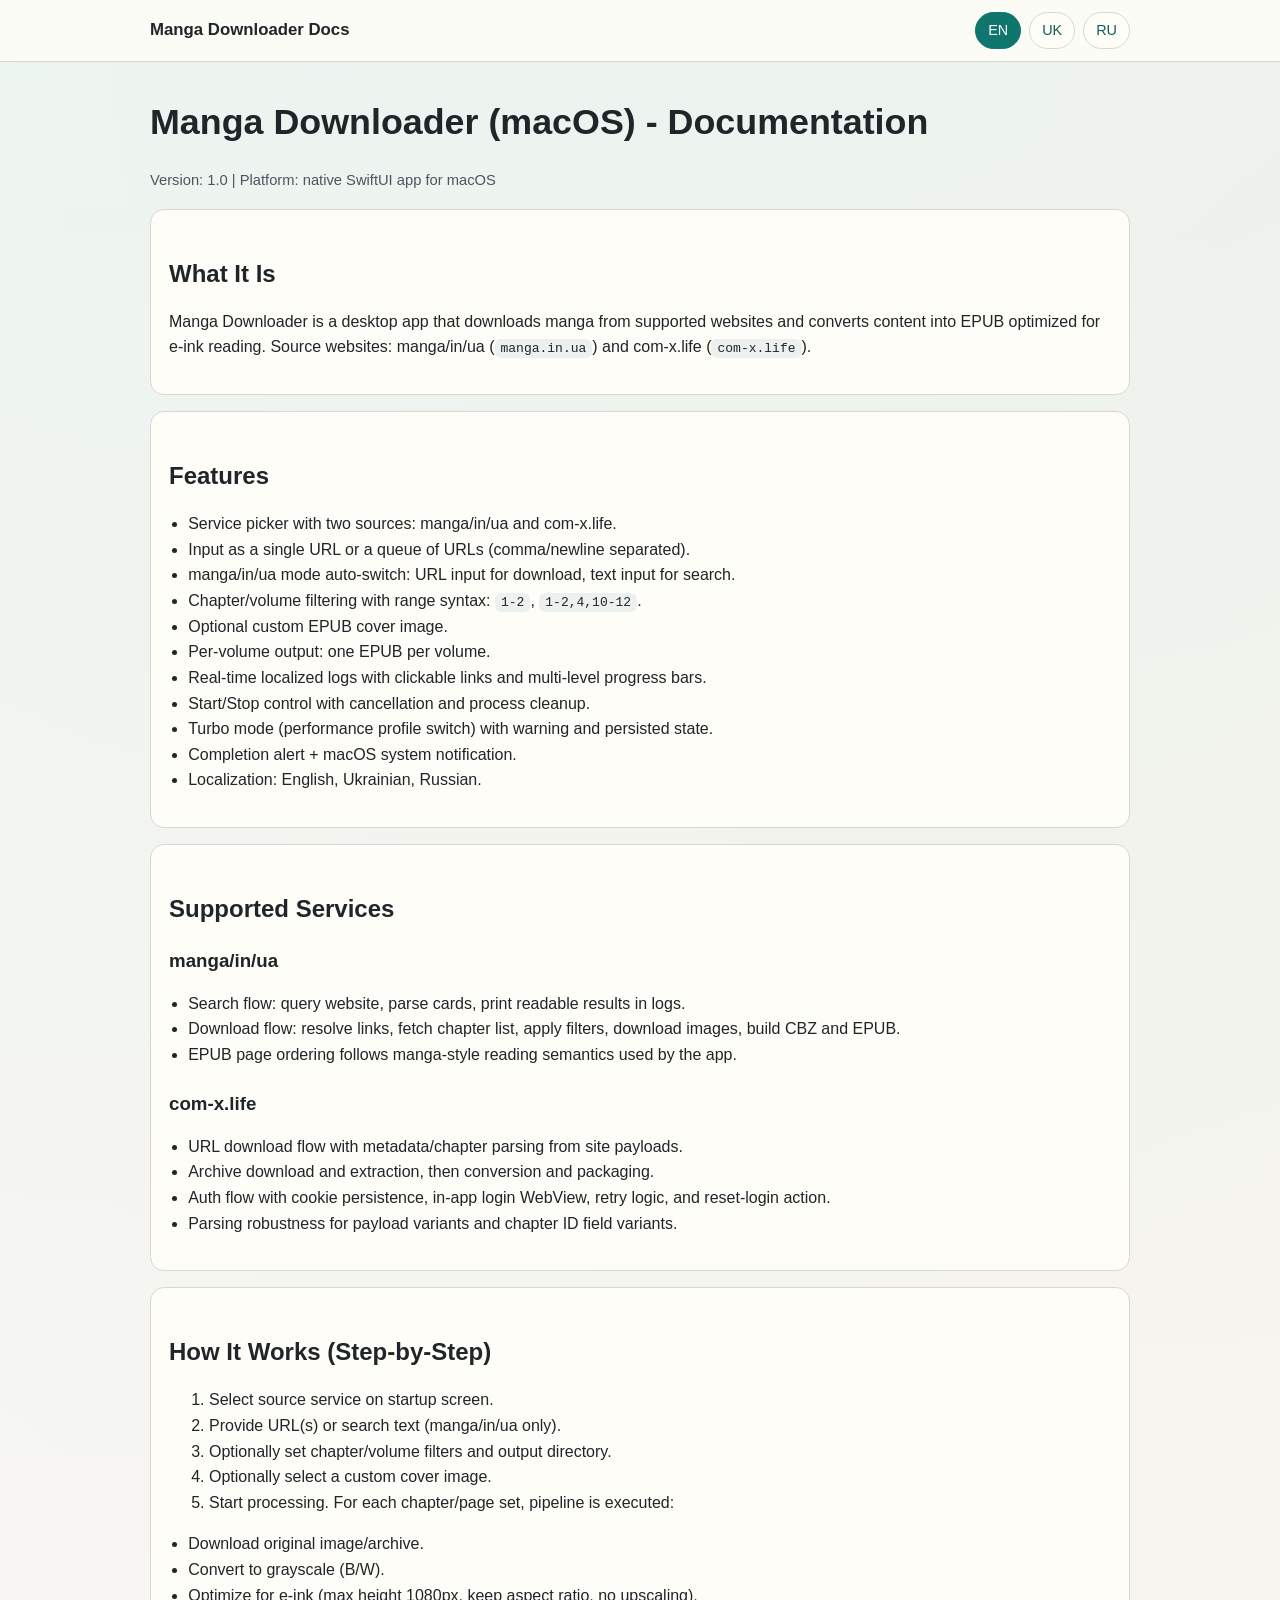
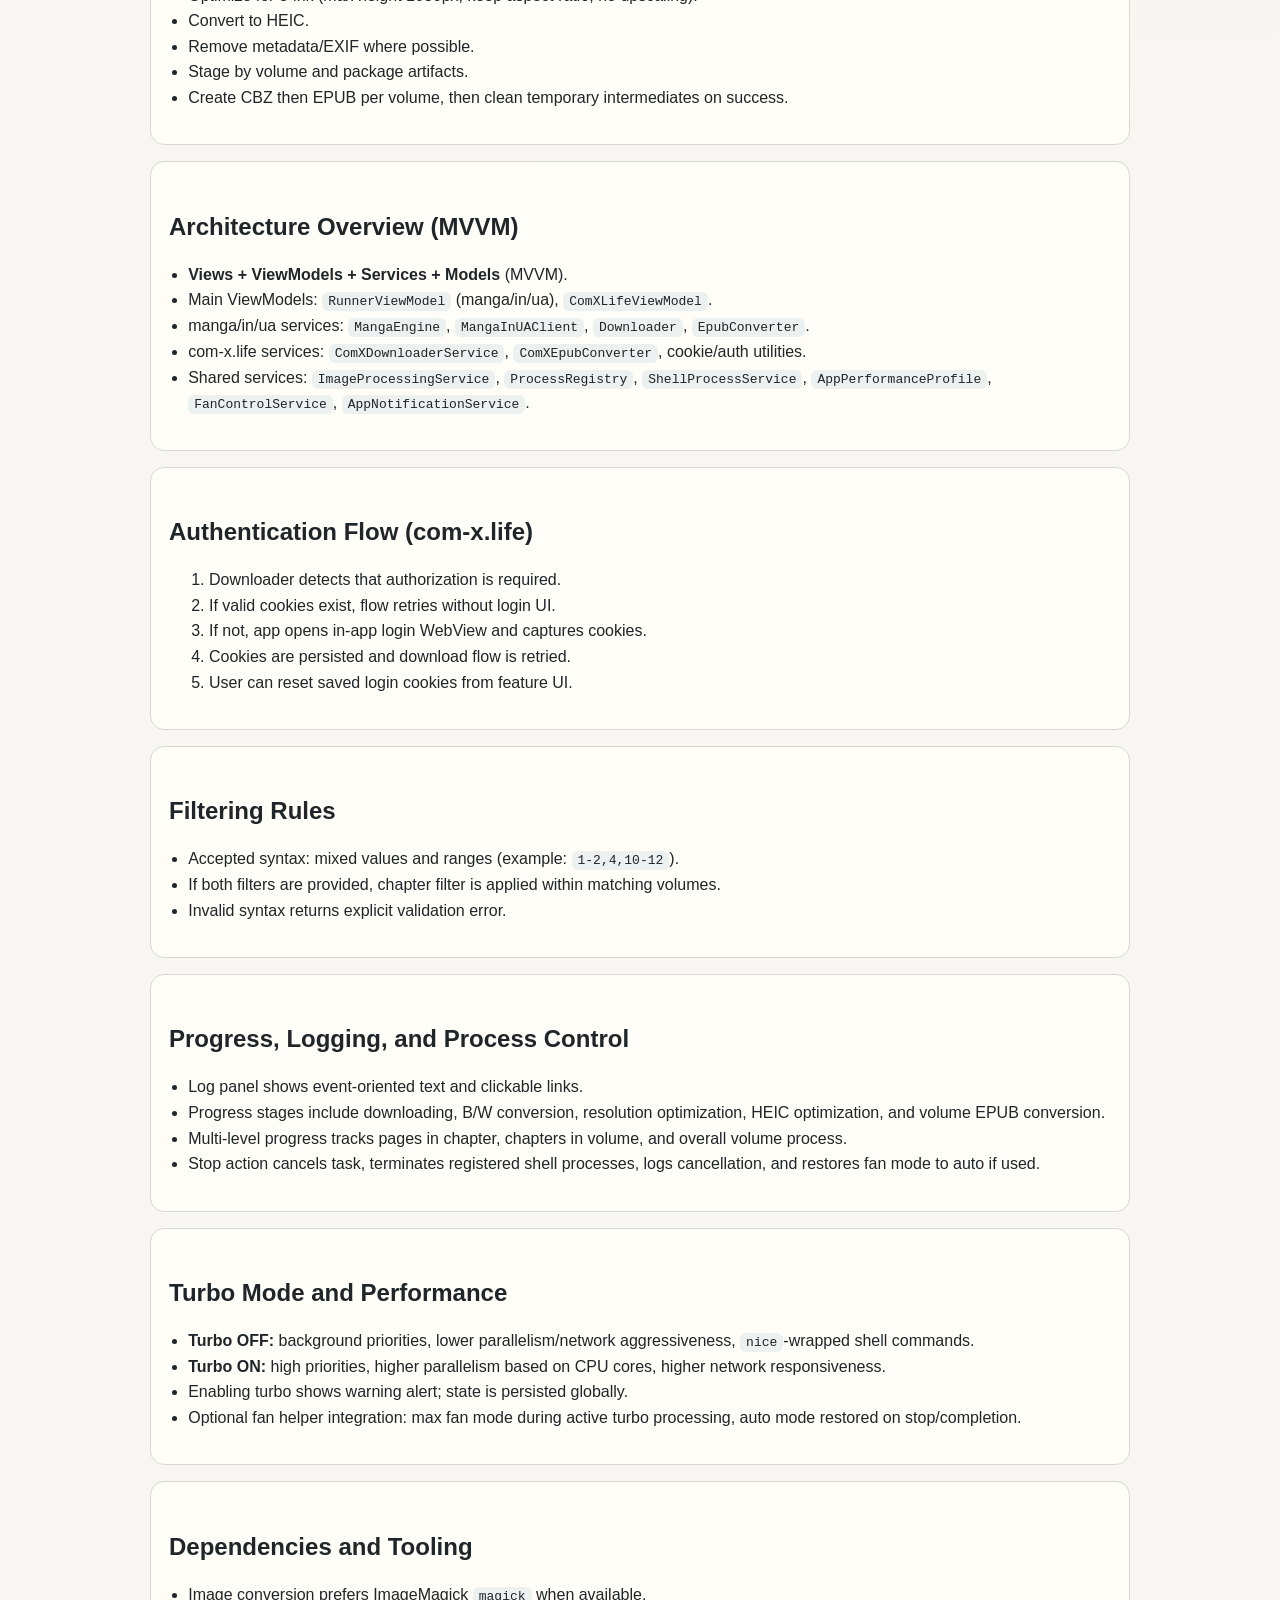
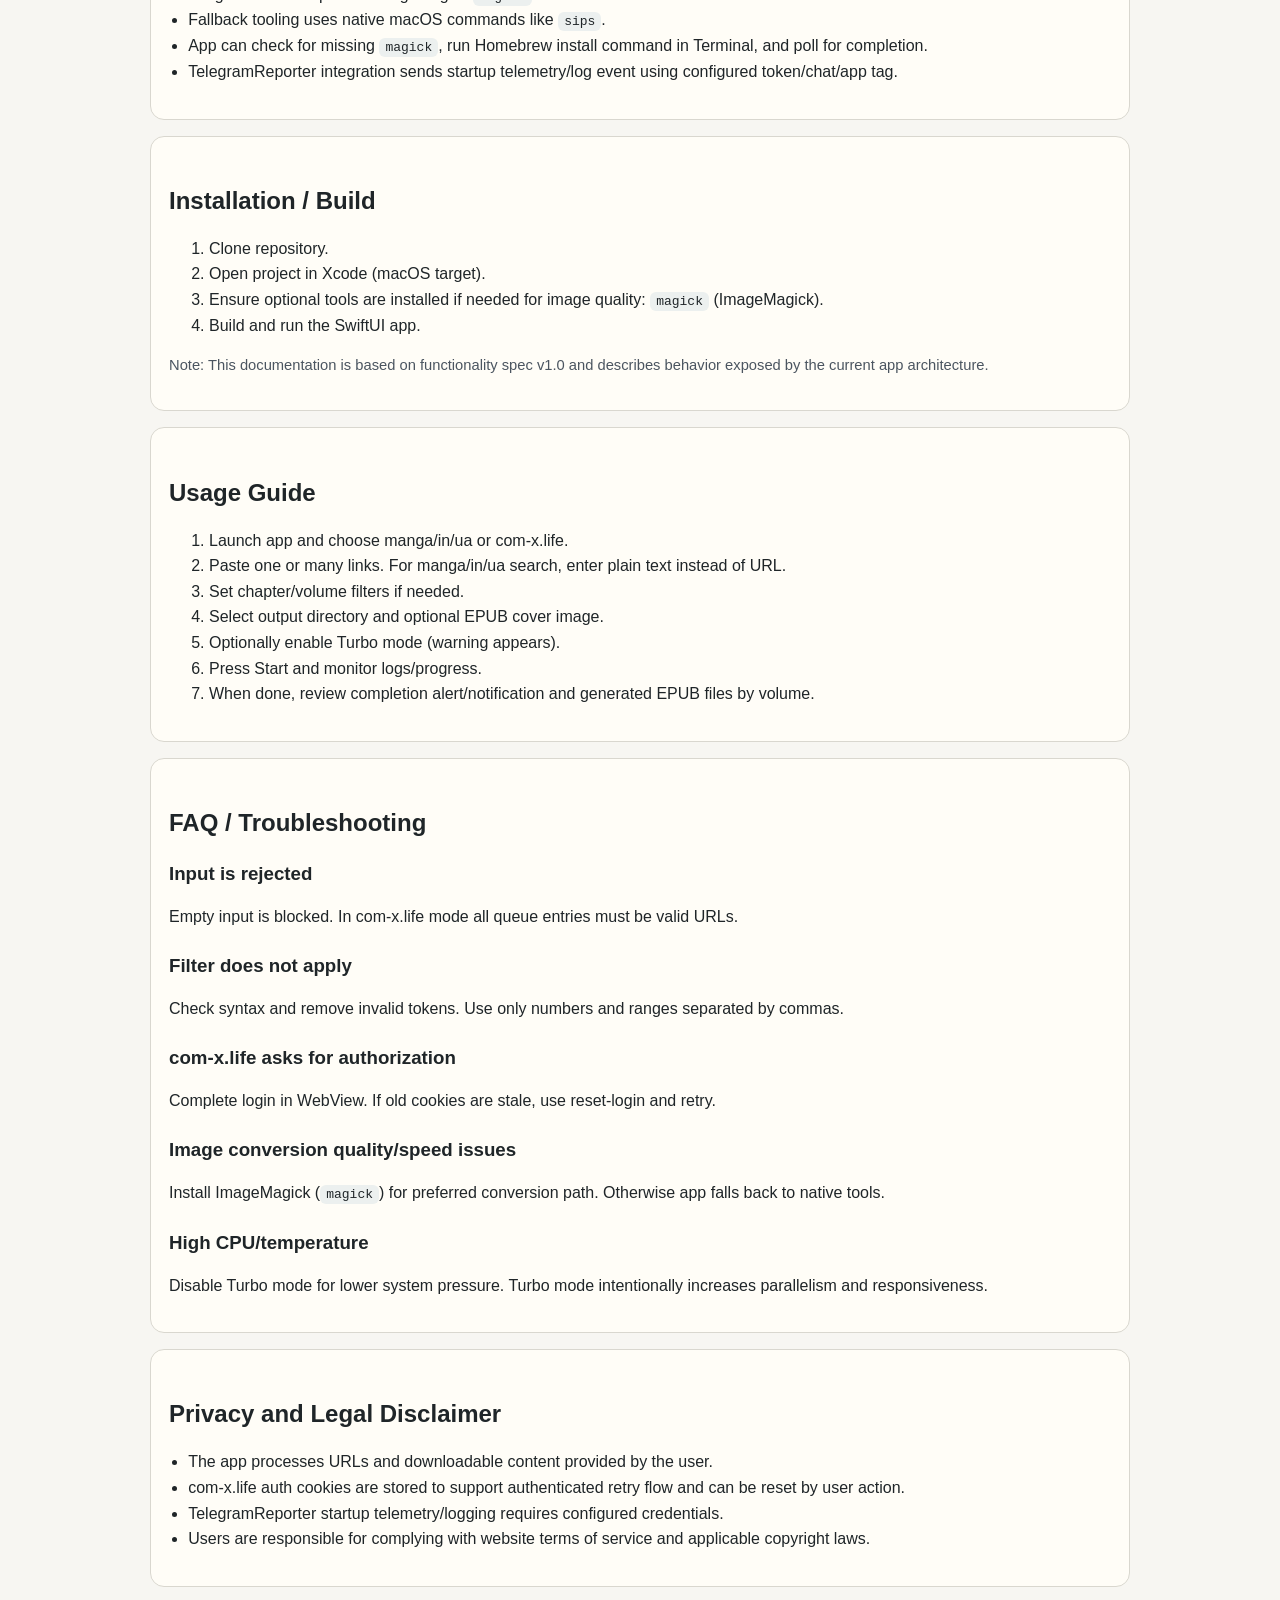
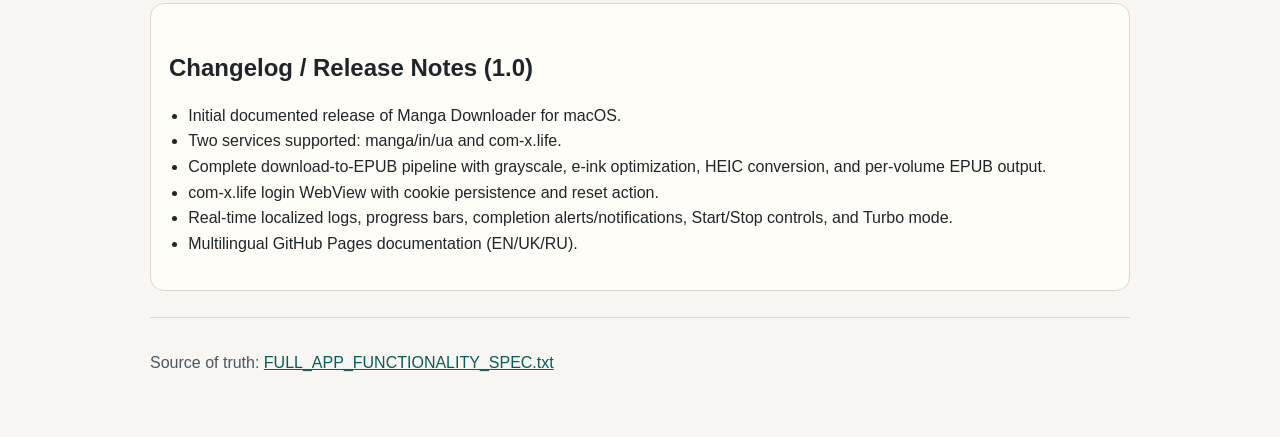
==== docs/index.html @ 36fa36b0 "docs: publish multilingual GitHub Pages docs and release 1.0 notes" ====
<!doctype html>
<html lang="en">
<head>
  <meta charset="utf-8" />
  <meta name="viewport" content="width=device-width,initial-scale=1" />
  <title>Manga Downloader Docs</title>
  <meta http-equiv="refresh" content="0; url=./en/" />
  <script>
    (function () {
      var lang = (navigator.language || 'en').toLowerCase();
      var path = './en/';
      if (lang.startsWith('uk')) path = './uk/';
      if (lang.startsWith('ru')) path = './ru/';
      window.location.replace(path);
    })();
  </script>
</head>
<body>
  <p>Redirecting to documentation language page...</p>
  <p><a href="./en/">English</a> | <a href="./uk/">Українська</a> | <a href="./ru/">Русский</a></p>
</body>
</html>
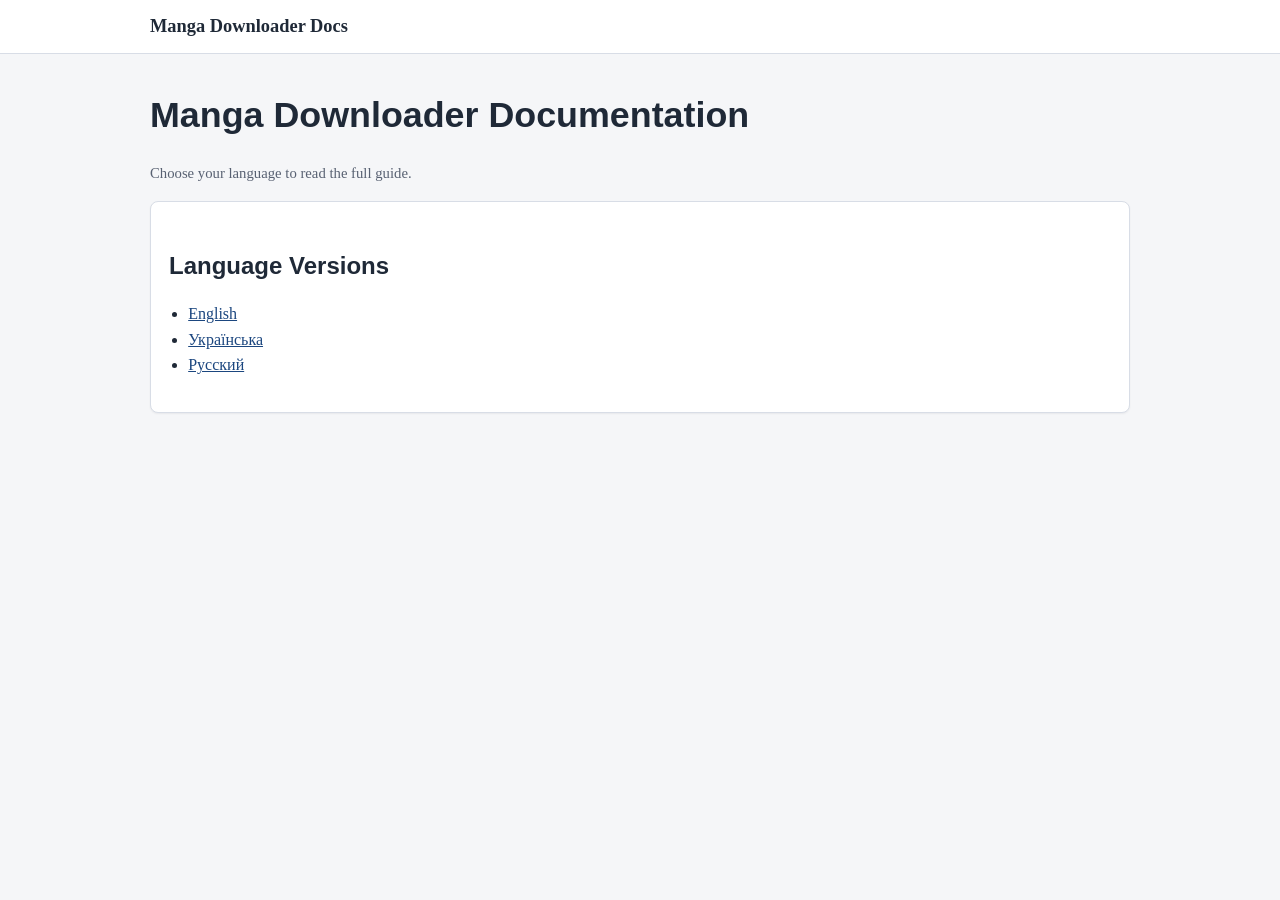
==== commit 7303a66b: "docs: improve search indexing with SEO metadata, sitemap, and robots" ====
--- a/docs/index.html
+++ b/docs/index.html
@@ -3,20 +3,44 @@
 <head>
   <meta charset="utf-8" />
   <meta name="viewport" content="width=device-width,initial-scale=1" />
-  <title>Manga Downloader Docs</title>
-  <meta http-equiv="refresh" content="0; url=./en/" />
-  <script>
-    (function () {
-      var lang = (navigator.language || 'en').toLowerCase();
-      var path = './en/';
-      if (lang.startsWith('uk')) path = './uk/';
-      if (lang.startsWith('ru')) path = './ru/';
-      window.location.replace(path);
-    })();
-  </script>
+  <title>Manga Downloader for macOS - Documentation</title>
+  <meta name="description" content="Official Manga Downloader documentation: features, setup guide, supported services (manga.in.ua, com-x.life), and troubleshooting." />
+  <meta name="keywords" content="manga downloader macOS, manga epub converter, manga.in.ua, com-x.life, GitHub Pages documentation" />
+  <meta name="robots" content="index,follow,max-image-preview:large" />
+  <link rel="canonical" href="https://slabkin-alexey.github.io/manga-downloader-macos/" />
+  <link rel="alternate" hreflang="en" href="https://slabkin-alexey.github.io/manga-downloader-macos/en/" />
+  <link rel="alternate" hreflang="uk" href="https://slabkin-alexey.github.io/manga-downloader-macos/uk/" />
+  <link rel="alternate" hreflang="ru" href="https://slabkin-alexey.github.io/manga-downloader-macos/ru/" />
+  <link rel="alternate" hreflang="x-default" href="https://slabkin-alexey.github.io/manga-downloader-macos/en/" />
+  <meta property="og:type" content="website" />
+  <meta property="og:title" content="Manga Downloader for macOS - Documentation" />
+  <meta property="og:description" content="Read documentation in English, Ukrainian, or Russian." />
+  <meta property="og:url" content="https://slabkin-alexey.github.io/manga-downloader-macos/" />
+  <meta property="og:image" content="https://slabkin-alexey.github.io/manga-downloader-macos/assets/images/screenshot-1.png" />
+  <meta name="twitter:card" content="summary_large_image" />
+  <meta name="twitter:title" content="Manga Downloader for macOS - Documentation" />
+  <meta name="twitter:description" content="Documentation in English, Ukrainian, and Russian." />
+  <meta name="twitter:image" content="https://slabkin-alexey.github.io/manga-downloader-macos/assets/images/screenshot-1.png" />
+  <link rel="stylesheet" href="./assets/style.css" />
 </head>
 <body>
-  <p>Redirecting to documentation language page...</p>
-  <p><a href="./en/">English</a> | <a href="./uk/">Українська</a> | <a href="./ru/">Русский</a></p>
+<header>
+  <nav class="nav">
+    <div class="brand">Manga Downloader Docs</div>
+  </nav>
+</header>
+<main class="container">
+  <h1>Manga Downloader Documentation</h1>
+  <p class="small">Choose your language to read the full guide.</p>
+
+  <section class="card">
+    <h2>Language Versions</h2>
+    <ul>
+      <li><a href="./en/">English</a></li>
+      <li><a href="./uk/">Українська</a></li>
+      <li><a href="./ru/">Русский</a></li>
+    </ul>
+  </section>
+</main>
 </body>
 </html>
--- a/docs/assets/style.css
+++ b/docs/assets/style.css
@@ -0,0 +1,147 @@
+:root {
+  --bg: #f5f6f8;
+  --surface: #ffffff;
+  --text: #1f2937;
+  --muted: #586172;
+  --accent: #1f4f8f;
+  --accent-2: #1b467f;
+  --border: #d8dde6;
+}
+
+* {
+  box-sizing: border-box;
+}
+
+body {
+  margin: 0;
+  font-family: "Georgia", "Times New Roman", serif;
+  color: var(--text);
+  background: var(--bg);
+  line-height: 1.6;
+}
+
+.container {
+  width: min(980px, 92vw);
+  margin: 0 auto;
+  padding: 24px 0 48px;
+}
+
+header {
+  background: var(--surface);
+  border-bottom: 1px solid var(--border);
+}
+
+.nav {
+  width: min(980px, 92vw);
+  margin: 0 auto;
+  display: flex;
+  gap: 16px;
+  align-items: center;
+  justify-content: space-between;
+  padding: 12px 0;
+}
+
+.brand {
+  font-weight: 700;
+  font-size: 1.15rem;
+}
+
+.lang-switcher {
+  display: flex;
+  gap: 8px;
+  flex-wrap: wrap;
+}
+
+.lang-switcher a {
+  text-decoration: none;
+  color: var(--accent-2);
+  border: 1px solid var(--border);
+  background: var(--surface);
+  border-radius: 6px;
+  padding: 6px 10px;
+  font-size: 0.9rem;
+}
+
+.lang-switcher a.active {
+  background: var(--accent);
+  color: #fff;
+  border-color: var(--accent);
+}
+
+h1, h2, h3 {
+  line-height: 1.25;
+  margin-top: 1.3em;
+  font-family: "Avenir Next", "Segoe UI", sans-serif;
+}
+
+h1 {
+  margin-top: 0.4em;
+  font-size: clamp(1.7rem, 2.8vw, 2.3rem);
+}
+
+.card {
+  background: var(--surface);
+  border: 1px solid var(--border);
+  border-radius: 8px;
+  padding: 18px;
+  margin: 16px 0;
+  box-shadow: 0 1px 2px rgba(15, 23, 42, 0.06);
+}
+
+ul {
+  padding-left: 1.2rem;
+}
+
+code {
+  background: #ecf0ef;
+  border-radius: 6px;
+  padding: 2px 6px;
+}
+
+a {
+  color: var(--accent-2);
+}
+
+img {
+  max-width: 100%;
+  height: auto;
+  border: 1px solid var(--border);
+  border-radius: 8px;
+}
+
+.shots {
+  display: grid;
+  grid-template-columns: 1fr;
+  gap: 14px;
+}
+
+figure {
+  margin: 0;
+}
+
+figcaption {
+  margin-top: 6px;
+}
+
+.small {
+  color: var(--muted);
+  font-size: 0.92rem;
+}
+
+footer {
+  margin-top: 26px;
+  padding-top: 16px;
+  border-top: 1px solid var(--border);
+  color: var(--muted);
+}
+
+@media (max-width: 700px) {
+  .nav {
+    flex-direction: column;
+    align-items: flex-start;
+  }
+
+  .container {
+    padding-top: 16px;
+  }
+}
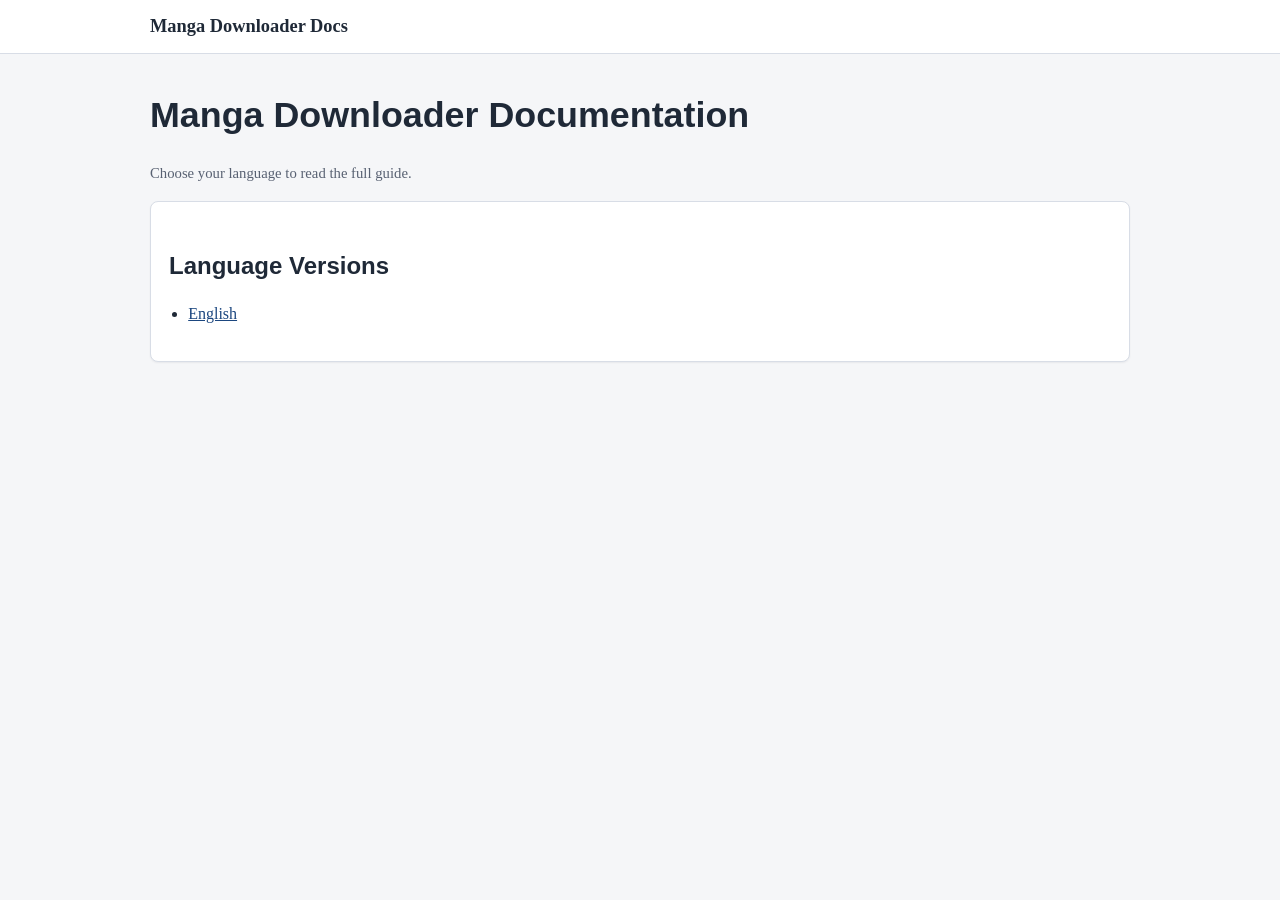
==== commit 72c0fddf: "docs: keep English-only docs and release notes" ====
--- a/docs/index.html
+++ b/docs/index.html
@@ -9,18 +9,16 @@
   <meta name="robots" content="index,follow,max-image-preview:large" />
   <link rel="canonical" href="https://slabkin-alexey.github.io/manga-downloader-macos/" />
   <link rel="alternate" hreflang="en" href="https://slabkin-alexey.github.io/manga-downloader-macos/en/" />
-  <link rel="alternate" hreflang="uk" href="https://slabkin-alexey.github.io/manga-downloader-macos/uk/" />
-  <link rel="alternate" hreflang="ru" href="https://slabkin-alexey.github.io/manga-downloader-macos/ru/" />
   <link rel="alternate" hreflang="x-default" href="https://slabkin-alexey.github.io/manga-downloader-macos/en/" />
   <meta property="og:type" content="website" />
   <meta property="og:title" content="Manga Downloader for macOS - Documentation" />
   <meta property="og:description" content="Read documentation in English, Ukrainian, or Russian." />
   <meta property="og:url" content="https://slabkin-alexey.github.io/manga-downloader-macos/" />
-  <meta property="og:image" content="https://slabkin-alexey.github.io/manga-downloader-macos/assets/images/screenshot-1.png" />
+  <meta property="og:image" content="https://slabkin-alexey.github.io/manga-downloader-macos/assets/images/screenshot-1-v13.png" />
   <meta name="twitter:card" content="summary_large_image" />
   <meta name="twitter:title" content="Manga Downloader for macOS - Documentation" />
   <meta name="twitter:description" content="Documentation in English, Ukrainian, and Russian." />
-  <meta name="twitter:image" content="https://slabkin-alexey.github.io/manga-downloader-macos/assets/images/screenshot-1.png" />
+  <meta name="twitter:image" content="https://slabkin-alexey.github.io/manga-downloader-macos/assets/images/screenshot-1-v13.png" />
   <link rel="stylesheet" href="./assets/style.css" />
 </head>
 <body>
@@ -37,8 +35,6 @@
     <h2>Language Versions</h2>
     <ul>
       <li><a href="./en/">English</a></li>
-      <li><a href="./uk/">Українська</a></li>
-      <li><a href="./ru/">Русский</a></li>
     </ul>
   </section>
 </main>
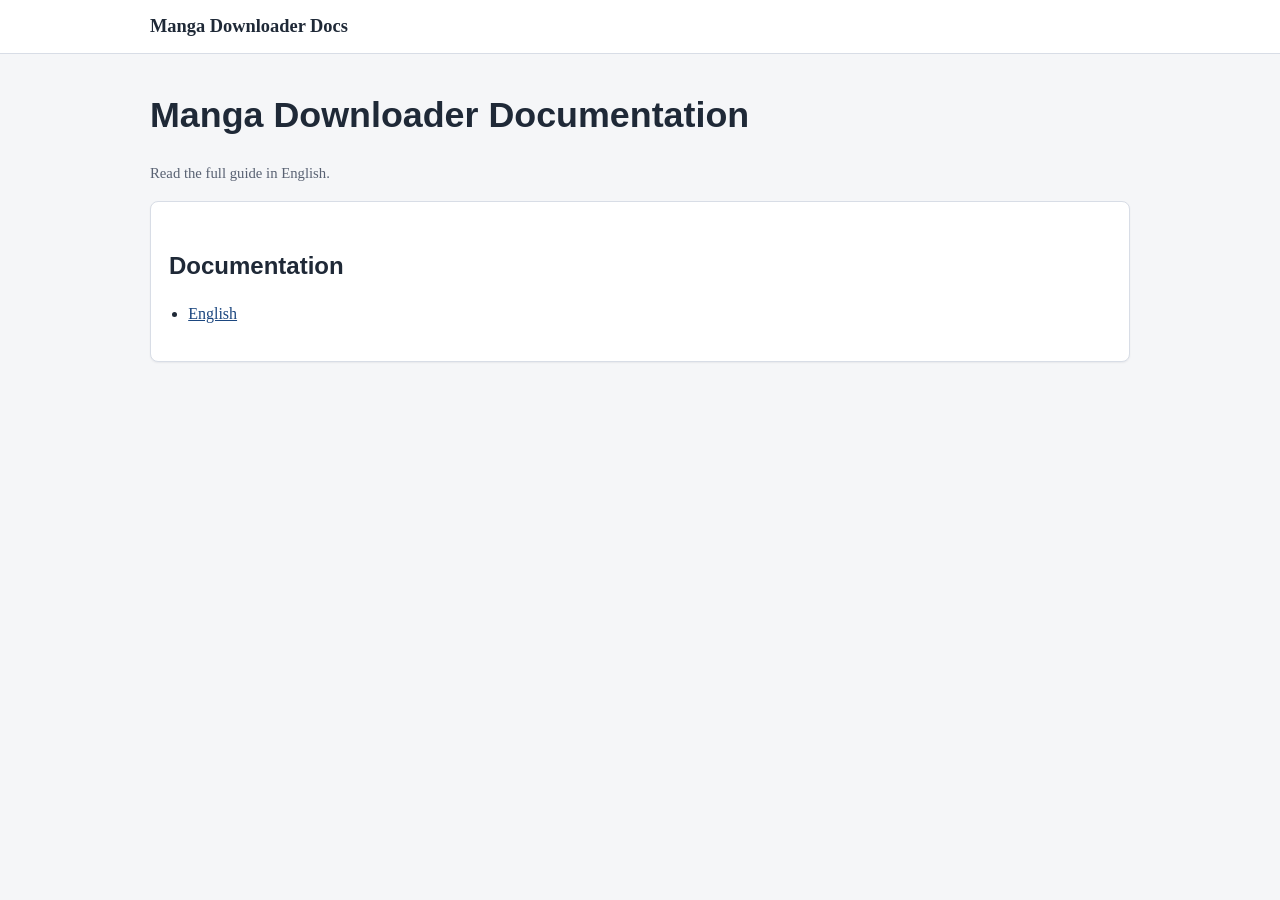
==== commit d8713cef: "docs: make release docs text English-only" ====
--- a/docs/index.html
+++ b/docs/index.html
@@ -12,12 +12,12 @@
   <link rel="alternate" hreflang="x-default" href="https://slabkin-alexey.github.io/manga-downloader-macos/en/" />
   <meta property="og:type" content="website" />
   <meta property="og:title" content="Manga Downloader for macOS - Documentation" />
-  <meta property="og:description" content="Read documentation in English, Ukrainian, or Russian." />
+  <meta property="og:description" content="Read official documentation in English." />
   <meta property="og:url" content="https://slabkin-alexey.github.io/manga-downloader-macos/" />
   <meta property="og:image" content="https://slabkin-alexey.github.io/manga-downloader-macos/assets/images/screenshot-1-v13.png" />
   <meta name="twitter:card" content="summary_large_image" />
   <meta name="twitter:title" content="Manga Downloader for macOS - Documentation" />
-  <meta name="twitter:description" content="Documentation in English, Ukrainian, and Russian." />
+  <meta name="twitter:description" content="Official documentation in English." />
   <meta name="twitter:image" content="https://slabkin-alexey.github.io/manga-downloader-macos/assets/images/screenshot-1-v13.png" />
   <link rel="stylesheet" href="./assets/style.css" />
 </head>
@@ -29,10 +29,10 @@
 </header>
 <main class="container">
   <h1>Manga Downloader Documentation</h1>
-  <p class="small">Choose your language to read the full guide.</p>
+  <p class="small">Read the full guide in English.</p>
 
   <section class="card">
-    <h2>Language Versions</h2>
+    <h2>Documentation</h2>
     <ul>
       <li><a href="./en/">English</a></li>
     </ul>
